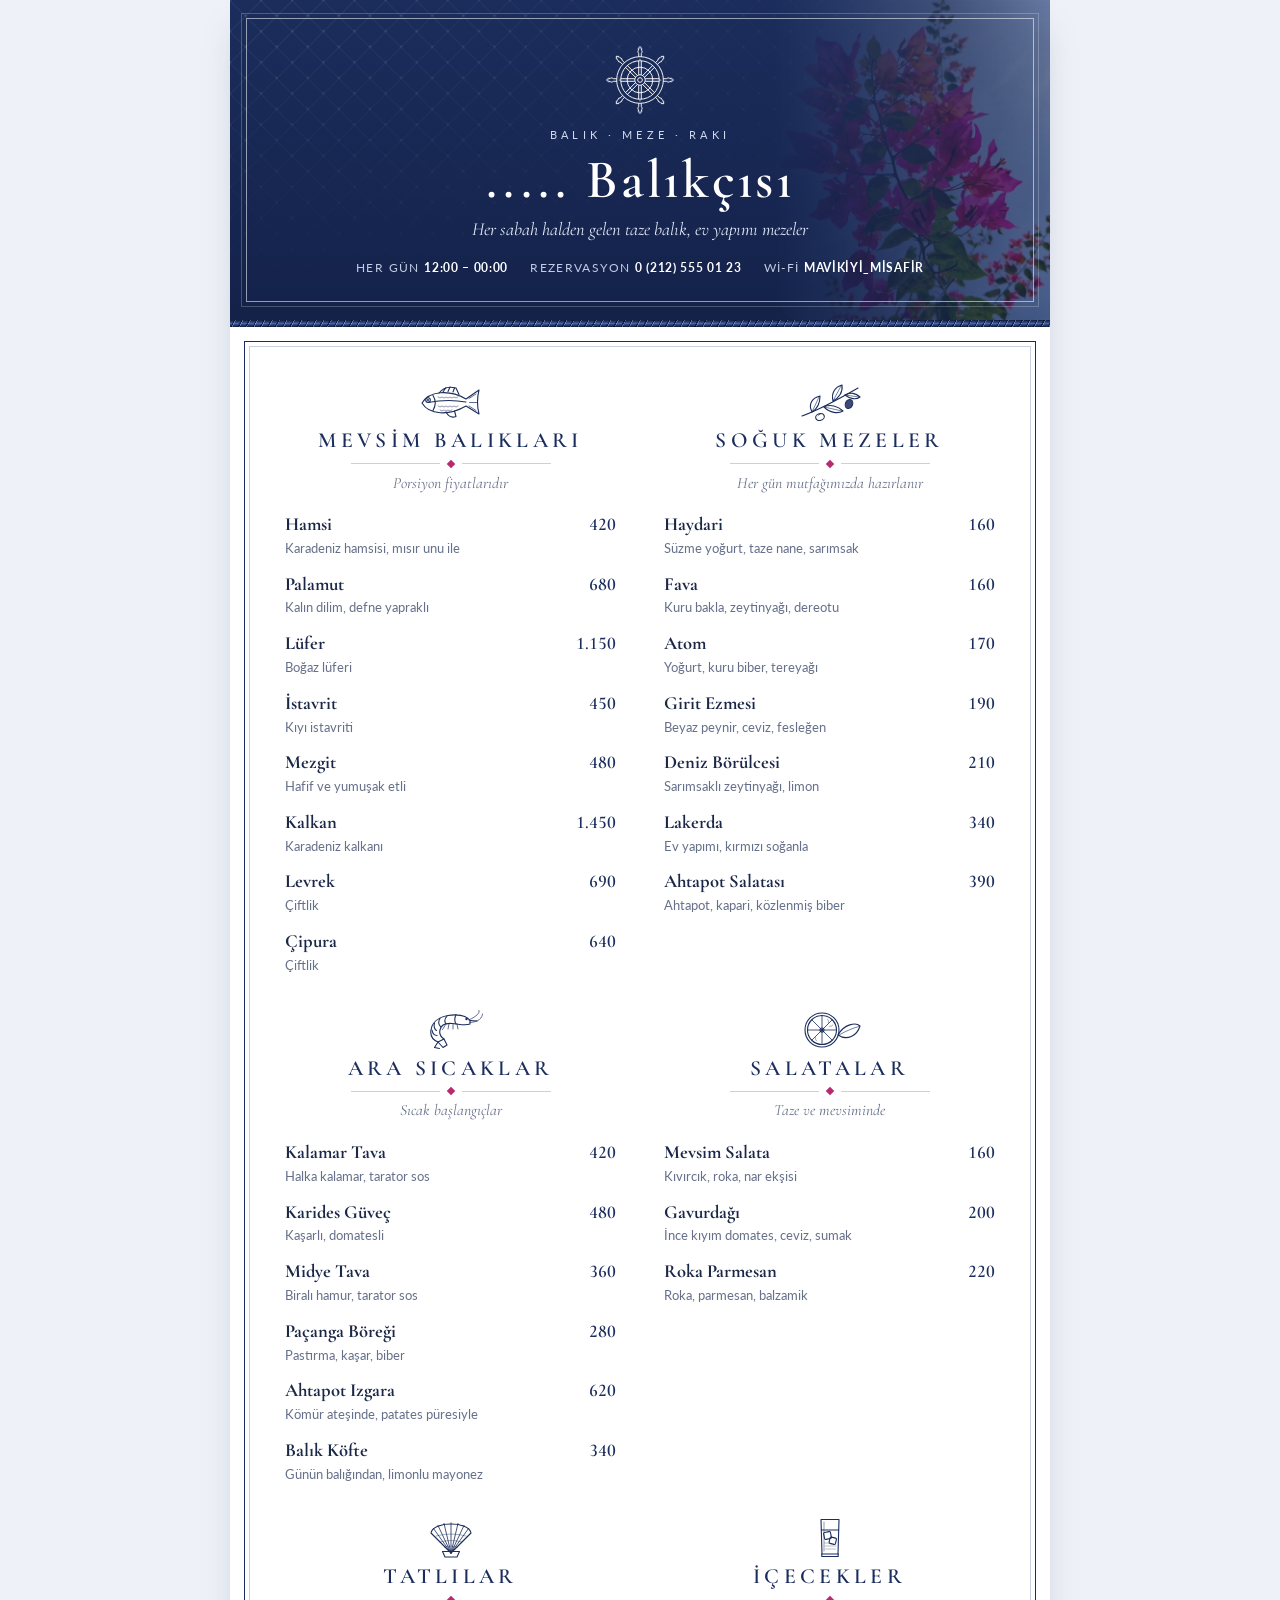
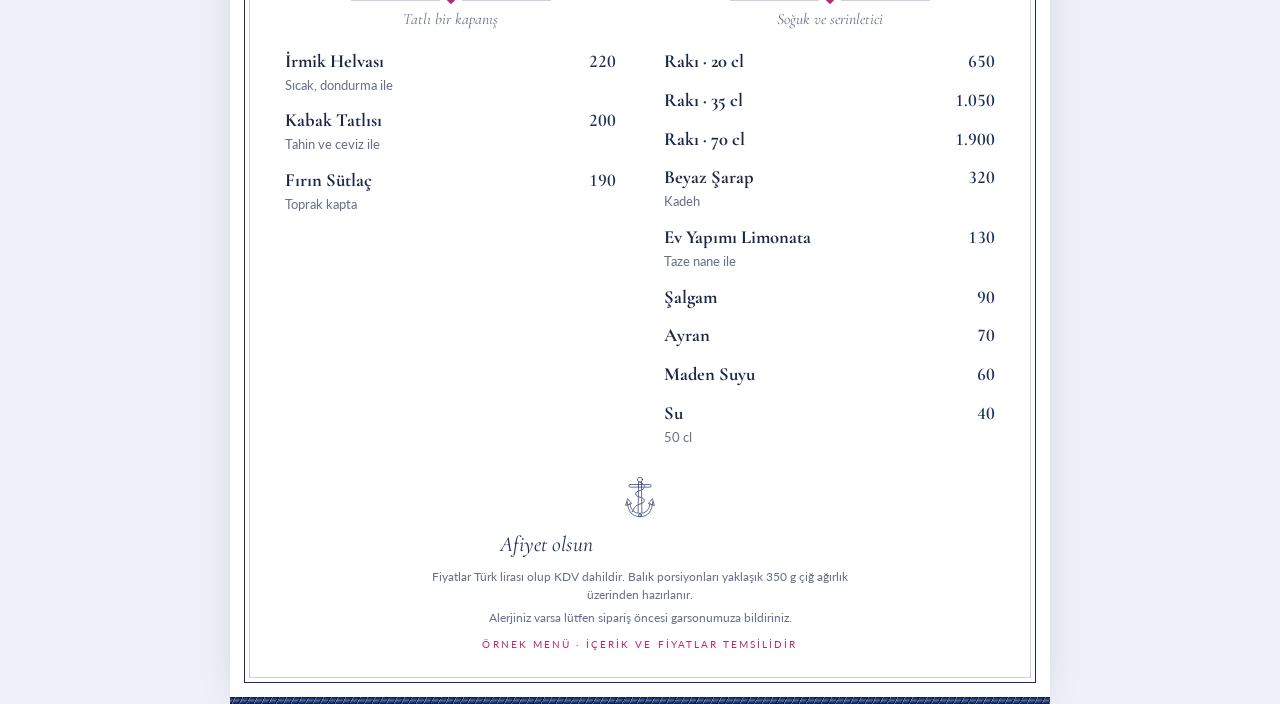
==== index.html @ 883a58b8 "Add files via upload" ====
<!doctype html>
<html lang="tr">
<head>
  <meta charset="utf-8">
  <meta name="viewport" content="width=device-width, initial-scale=1">
  <title>..... Balıkçısı · Menü</title>
  <link rel="preconnect" href="https://fonts.googleapis.com">
  <link rel="preconnect" href="https://fonts.gstatic.com" crossorigin>
  <link rel="stylesheet" href="https://fonts.googleapis.com/css2?family=Cormorant+Garamond:ital,wght@0,500;0,600;0,700;1,500&family=Lato:wght@400;700&display=swap">
  <link rel="stylesheet" href="css/menu.css">
</head>
<body>

<!-- ===== Çizimler (gravür tarzı, rengi CSS'teki "color" değerinden alır) ===== -->
<svg width="0" height="0" style="position:absolute" aria-hidden="true">
  <defs>
    <!-- Dümen -->
    <symbol id="helm" viewBox="0 0 120 120">
      <g fill="none" stroke="currentColor" stroke-width="1.6" stroke-linejoin="round">
        <circle cx="60" cy="60" r="40"/><circle cx="60" cy="60" r="33"/><circle cx="60" cy="60" r="22"/>
        <circle cx="60" cy="60" r="9"/><circle cx="60" cy="60" r="4"/>
        <g id="spoke">
          <path d="M57.8 51 V27 M62.2 51 V27"/>
          <path d="M57.8 20 V14.5 q-2.8 -2.5 -.6 -5.5 q-1.4 -3.5 2.8 -6.5 q4.2 3 2.8 6.5 q2.2 3 -.6 5.5 V20"/>
          <path d="M58.6 6.5 h2.8" stroke-width="1"/>
        </g>
        <use href="#spoke" transform="rotate(45 60 60)"/><use href="#spoke" transform="rotate(90 60 60)"/>
        <use href="#spoke" transform="rotate(135 60 60)"/><use href="#spoke" transform="rotate(180 60 60)"/>
        <use href="#spoke" transform="rotate(225 60 60)"/><use href="#spoke" transform="rotate(270 60 60)"/>
        <use href="#spoke" transform="rotate(315 60 60)"/>
      </g>
      <g fill="currentColor"><circle cx="60" cy="24.5" r="1"/><circle cx="95.5" cy="60" r="1"/><circle cx="60" cy="95.5" r="1"/><circle cx="24.5" cy="60" r="1"/></g>
    </symbol>

    <!-- Halatlı çapa -->
    <symbol id="anchor" viewBox="0 0 80 116">
      <g fill="none" stroke="currentColor" stroke-width="1.8" stroke-linejoin="round" stroke-linecap="round">
        <circle cx="40" cy="9" r="6.5"/>
        <path d="M14 22 H66 a3.5 3.5 0 0 1 0 7 H14 a3.5 3.5 0 0 1 0 -7 Z"/>
        <path d="M36 15.5 V29 M44 15.5 V29 M36 29 L35 96 M44 29 L45 96"/>
        <path d="M6 68 Q8 108 40 108 Q72 108 74 68 M13 73 Q16 99 40 99 Q64 99 67 73"/>
        <path d="M2 77 L7 60 L17 72 Z M78 77 L73 60 L63 72 Z"/>
        <circle cx="40" cy="103.5" r="3.6"/>
        <path d="M40 16 C56 21 56 34 40 38 C24 42 25 53 40 56 C55 59 55 71 40 74 C30 76 23 84 19 95" stroke-width="2.6"/>
        <path d="M40 16 C56 21 56 34 40 38 C24 42 25 53 40 56 C55 59 55 71 40 74 C30 76 23 84 19 95" stroke="#fff" stroke-width="1" stroke-dasharray="1.2 2.4"/>
      </g>
    </symbol>

    <!-- Kategori çizimleri -->
    <symbol id="fig-fish" viewBox="0 0 64 40">
      <g fill="none" stroke="currentColor" stroke-width="1.1" stroke-linejoin="round" stroke-linecap="round">
        <path d="M3 21 C10 9 30 7 47 17 L60 8 Q57 20 60 32 L47 24 C30 34 10 33 3 21 Z"/>
        <path d="M20 11 Q26 3 37 6 L40 12.5"/><path d="M24 10 L27 5.5 M29 9.5 L31 5 M34 10 L35.5 6"/>
        <path d="M27 30 Q31 37 37 34.5 L35.5 29"/>
        <path d="M14 13.5 Q18.5 20.5 14 28.5"/>
        <path d="M9 20.5 C22 18 36 18 47 20"/>
        <path d="M50 16.5 L57 12 M50.5 20.5 L58 20.5 M50 24 L57 28.5" stroke-width=".7"/>
        <g stroke-width=".6" opacity=".8">
          <path d="M19 15 q2 2 4 0 q2 2 4 0 q2 2 4 0 q2 2 4 0 q2 2 4 0"/>
          <path d="M19 24 q2 2 4 0 q2 2 4 0 q2 2 4 0 q2 2 4 0 q2 2 4 0"/>
          <path d="M21 28 q2 2 4 0 q2 2 4 0 q2 2 4 0"/>
        </g>
        <circle cx="9" cy="18" r="2.3"/>
      </g>
      <circle cx="9" cy="18" r="1" fill="currentColor"/>
    </symbol>

    <symbol id="fig-olive" viewBox="0 0 64 40">
      <g fill="none" stroke="currentColor" stroke-width="1.1" stroke-linecap="round" stroke-linejoin="round">
        <path d="M4 34 C18 29 34 21 60 6"/>
        <path d="M14 30 C10 22 14 16 22 14 C22 22 19 27 14 30 Z"/><path d="M14 30 L21 15" stroke-width=".6"/>
        <path d="M26 25 C32 31 40 32 45 29 C40 24 32 22 26 25 Z"/><path d="M26 25 L44 29" stroke-width=".6"/>
        <path d="M35 19 C33 11 37 5 44 3 C45 10 41 16 35 19 Z"/><path d="M35 19 L43 4" stroke-width=".6"/>
        <path d="M47 13 C52 17 58 18 62 15 C58 11 52 10 47 13 Z"/><path d="M47 13 L61 15" stroke-width=".6"/>
        <ellipse cx="22" cy="35" rx="4.4" ry="3.4" transform="rotate(-15 22 35)"/>
        <ellipse cx="51" cy="22" rx="3.6" ry="4.6" transform="rotate(25 51 22)"/>
      </g>
      <ellipse cx="51" cy="22" rx="3.6" ry="4.6" transform="rotate(25 51 22)" fill="currentColor" opacity=".85"/>
      <path d="M19.8 33.8 q1 -1.4 2.6 -1.6" stroke="currentColor" stroke-width=".7" fill="none"/>
    </symbol>

    <symbol id="fig-shrimp" viewBox="0 0 64 40">
      <g fill="none" stroke="currentColor" stroke-width="1.1" stroke-linecap="round" stroke-linejoin="round">
        <path d="M50 10 C58 6 61 3 60 0.5 M51 12.5 C60 12 63 8 63.5 4" stroke-width=".7"/>
        <path d="M58 11 L51 10.5"/>
        <path d="M51 10.5 C47 5 37 4 29 5.5 C20 7 13 12 12 20 C11 26 14 30 19 32 L25 29 C22 27 20 24 21 20 C22 15 27 13 33 13.5 C40 14 46 16 51 14 Z"/>
        <path d="M19 32 L24 37.5 L28 35 L25 29 M19 32 L15.5 37.5 L20.5 38.5"/>
        <path d="M28 6 C25.5 9 25.5 12 27 13.8 M21 8.5 C19 11.5 19.5 15 21.5 16.5 M15.5 13 C14.5 16 15.5 19.5 17.5 20.5 M13 20 C13.5 23 15.5 25.5 18 25.5 M37 4.6 C35.5 8 35.5 11.5 37 13.9"/>
        <path d="M38 14 l1 5 M34 14 l0 5 M30 14 l-1 5 M26 15.5 l-2.5 4" stroke-width=".7"/>
      </g>
      <circle cx="47.5" cy="9" r="1.2" fill="currentColor"/>
    </symbol>

    <symbol id="fig-lemon" viewBox="0 0 64 40">
      <g fill="none" stroke="currentColor" stroke-width="1.1" stroke-linecap="round" stroke-linejoin="round">
        <circle cx="24" cy="20" r="17"/><circle cx="24" cy="20" r="14.5"/>
        <path d="M24 20 V6 M24 20 L33.9 10.1 M24 20 H38 M24 20 L33.9 29.9 M24 20 V34 M24 20 L14.1 29.9 M24 20 H10 M24 20 L14.1 10.1" stroke-width=".8"/>
        <circle cx="24" cy="20" r="2"/>
        <path d="M40 25 C46 14 58 12 62 16 C59 26 49 31 40 25 Z"/><path d="M41 25 C48 21 55 18 61 16.5" stroke-width=".6"/>
        <g stroke-width=".5" opacity=".8"><path d="M29.5 9 q1.5 1.5 1 3.5 M35 15 q-1.5 1.8 -3.4 1.4 M18.5 31 q-1.5 -1.5 -1 -3.5"/></g>
      </g>
    </symbol>

    <symbol id="fig-shell" viewBox="0 0 64 40">
      <g fill="none" stroke="currentColor" stroke-width="1.1" stroke-linecap="round" stroke-linejoin="round">
        <path d="M32 35 L12 15 C14 3 50 3 52 15 Z"/>
        <path d="M26 39 L23.5 33.5 H40.5 L38 39 Z"/>
        <path d="M32 35 L14.5 10.5 M32 35 L19 7.5 M32 35 L25 5.4 M32 35 V4.8 M32 35 L39 5.4 M32 35 L45 7.5 M32 35 L49.5 10.5" stroke-width=".8"/>
        <path d="M17 18 Q32 14 47 18 M21 24 Q32 21 43 24 M25.5 29 Q32 27 38.5 29" stroke-width=".5" opacity=".8"/>
      </g>
    </symbol>

    <symbol id="fig-raki" viewBox="0 0 64 40">
      <g fill="none" stroke="currentColor" stroke-width="1.1" stroke-linejoin="round" stroke-linecap="round">
        <path d="M23 1.5 H41 L40 36 H24 Z"/>
        <path d="M23.4 12 H40.6"/>
        <path d="M23.8 35.9 V38.5 H40.2 V35.9"/>
        <rect x="26" y="14" width="7" height="7" rx="1.2" transform="rotate(-12 29.5 17.5)"/>
        <rect x="31.5" y="19.5" width="6.5" height="6.5" rx="1.2" transform="rotate(14 34.75 22.75)"/>
        <path d="M26 4 V33" stroke-width=".7" opacity=".7"/>
        <g stroke-width=".5" opacity=".6"><path d="M27 28 H38 M27.5 31 H37.5 M26.5 25 h4"/></g>
      </g>
    </symbol>
  </defs>
</svg>

<div class="sheet">

  <!-- ===== Üst bölüm ===== -->
  <header class="mast">
    <!-- silik balık ağı dokusu -->
    <svg class="net" aria-hidden="true">
      <defs>
        <pattern id="netP" width="22" height="22" patternUnits="userSpaceOnUse" patternTransform="rotate(45)">
          <path d="M0 0 H22 M0 0 V22" stroke="#ffffff" stroke-width=".8" fill="none"/>
          <g fill="#ffffff"><circle cx="0" cy="0" r="1.3"/><circle cx="22" cy="0" r="1.3"/><circle cx="0" cy="22" r="1.3"/><circle cx="22" cy="22" r="1.3"/></g>
        </pattern>
        <radialGradient id="netFade" cx="0" cy="0" r="0.9">
          <stop offset="0" stop-color="#fff"/><stop offset=".6" stop-color="#fff" stop-opacity=".35"/><stop offset="1" stop-color="#fff" stop-opacity="0"/>
        </radialGradient>
        <mask id="netM"><rect width="100%" height="100%" fill="url(#netFade)"/></mask>
      </defs>
      <rect width="100%" height="100%" fill="url(#netP)" mask="url(#netM)" opacity=".16"/>
    </svg>
    <!-- Begonvil fotoğrafı: Wikimedia Commons, CC0 (serbest kullanım) -->
    <img class="photo" src="img/begonvil.jpg" alt="">

    <div class="frame">
      <svg class="helm" aria-hidden="true"><use href="#helm"/></svg>
      <div class="eyebrow">Balık · Meze · Rakı</div>
      <h1>..... Balıkçısı</h1>
      <p class="tagline">Her sabah halden gelen taze balık, ev yapımı mezeler</p>
      <div class="meta">
        <span>Her gün <b>12:00 – 00:00</b></span>
        <span>Rezervasyon <b>0 (212) 555 01 23</b></span>
        <span>Wi-Fi <b>MaviKiyi_Misafir</b></span>
      </div>
    </div>
  </header>
  <div class="cord" aria-hidden="true"></div>

  <!-- ===== Ekran görünümü (QR ile açılan) ===== -->
  <div class="page screen-only">
    <div class="page-frame">
      <main class="body" id="menu"></main>
      <footer class="foot">
        <svg class="anchor" aria-hidden="true"><use href="#anchor"/></svg>
        <p class="afiyet">Afiyet olsun</p>
        <p>Fiyatlar Türk lirası olup KDV dahildir. Balık porsiyonları yaklaşık 350 g çiğ ağırlık üzerinden hazırlanır.</p>
        <p>Alerjiniz varsa lütfen sipariş öncesi garsonumuza bildiriniz.</p>
        <p class="note">Örnek menü · içerik ve fiyatlar temsilidir</p>
      </footer>
    </div>
  </div>
  <div class="cord screen-only" aria-hidden="true"></div>

  <!-- ===== Baskı görünümü: iki tam A4 sayfa ===== -->
  <div class="print-only">
    <section class="pp pp1"><div class="pf"><div class="cols" id="pp1"></div></div></section>
    <section class="pp pp2"><div class="pf">
      <div class="cols" id="pp2"></div>
      <footer class="foot">
        <svg class="anchor" aria-hidden="true"><use href="#anchor"/></svg>
        <p class="afiyet">Afiyet olsun</p>
        <p>Fiyatlar Türk lirası olup KDV dahildir. Balık porsiyonları yaklaşık 350 g çiğ ağırlık üzerinden hazırlanır.</p>
      </footer>
    </div></section>
  </div>
</div>

<script src="js/menu-data.js"></script>
<script src="js/menu.js"></script>
</body>
</html>
---- css/menu.css ----
/* =========================================================
   Mavi Kıyı Balıkçısı — QR menü ve baskı stilleri
   Ekran: telefonda 1 sütun, genişte 2 sütun.
   Baskı: 2 sayfa A4, her sayfa kendi çerçevesiyle.
   ========================================================= */

:root {
  --navy: #1b2d5c;        /* parlament mavisi */
  --navy-deep: #14224a;
  --paper: #eef1f7;
  --sheet: #ffffff;
  --ink: #1b2747;
  --muted: #66708a;
  --rule: #c9d0e2;
  --bloom: #b8296f;       /* begonvil */
  --font-display: "Cormorant Garamond", "Times New Roman", Georgia, serif;
  --font-body: "Lato", system-ui, -apple-system, "Segoe UI", sans-serif;
  color-scheme: light;
}

* { box-sizing: border-box; }
html, body { background: var(--paper); }
body {
  margin: 0;
  color: var(--ink);
  font-family: var(--font-body);
  font-size: 15px;
  line-height: 1.5;
  -webkit-print-color-adjust: exact;
  print-color-adjust: exact;
}

.sheet {
  max-width: 820px;
  margin: 0 auto;
  background: var(--sheet);
  box-shadow: 0 10px 40px -20px rgba(20, 34, 74, .35);
}

/* ---------- Üst bölüm ---------- */
.mast {
  position: relative;
  overflow: hidden;
  color: #fff;
  text-align: center;
  background: linear-gradient(180deg, var(--navy) 0%, var(--navy-deep) 100%);
  padding: 18px 0;
}
.mast .frame {
  position: relative;
  z-index: 2;
  margin: 0 16px;
  border: 1px solid rgba(255, 255, 255, .55);
  outline: 1px solid rgba(255, 255, 255, .22);
  outline-offset: 4px;
  padding: 26px 16px 24px;
}
.mast .helm { width: 70px; height: 70px; display: block; margin: 0 auto 12px; color: #fff; }
.mast .eyebrow { font-size: .68rem; letter-spacing: .38em; text-transform: uppercase; color: #cfd8ee; }
.mast h1 {
  font-family: var(--font-display);
  font-weight: 600;
  font-size: clamp(2.1rem, 7.5vw, 3.4rem);
  letter-spacing: .06em;
  line-height: 1;
  margin: 10px 0 8px;
  text-wrap: balance;
}
.mast .tagline { margin: 0 auto; font-family: var(--font-display); font-style: italic; font-size: 1.15rem; color: #dfe6f5; }
.mast .meta {
  display: flex; justify-content: center; flex-wrap: wrap; gap: 4px 22px;
  margin: 16px 0 0;
  font-size: .72rem; letter-spacing: .12em; text-transform: uppercase; color: #c3cde6;
}
.mast .meta b { color: #fff; font-weight: 700; letter-spacing: .06em; }
.mast .net { position: absolute; z-index: 0; inset: 0; width: 100%; height: 100%; }
.mast .photo {
  position: absolute; z-index: 1; top: 0; right: 0;
  height: 100%; width: 34%; max-width: 100%;
  object-fit: cover; object-position: 50% 30%;
  opacity: .42;
  -webkit-mask-image: linear-gradient(to left, #000 0%, rgba(0, 0, 0, .5) 40%, transparent 100%);
  mask-image: linear-gradient(to left, #000 0%, rgba(0, 0, 0, .5) 40%, transparent 100%);
}
@media (max-width: 520px) { .mast .photo { width: 50%; opacity: .25; } }

/* ---------- Lacivert halat (kordon) ---------- */
.cord {
  height: 7px;
  background:
    repeating-linear-gradient(118deg, transparent 0 3.5px, rgba(5, 12, 32, .65) 3.5px 4.6px, rgba(255, 255, 255, .28) 4.6px 5.4px, transparent 5.4px 6.5px),
    linear-gradient(to bottom, #0f1a3a 0%, #2c4686 35%, #4a64a6 50%, #2c4686 65%, #0f1a3a 100%);
}

/* ---------- Sayfa çerçevesi ve gövde ---------- */
.page { padding: 14px; }
.page-frame { border: 1px solid var(--navy); outline: 1px solid var(--rule); outline-offset: -6px; }
.body { display: grid; grid-template-columns: 1fr; gap: 34px 48px; padding: 34px 22px 18px; }
@media (min-width: 720px) { .body { grid-template-columns: 1fr 1fr; padding: 40px 40px 22px; } }

/* ---------- Kategori ---------- */
.cat { break-inside: avoid; min-width: 0; }
.cat-head { text-align: center; margin-bottom: 16px; }
.cat-head .fig { width: 64px; height: 40px; display: block; margin: 0 auto 6px; color: var(--navy); }
.cat-head h2 {
  font-family: var(--font-display); font-weight: 600; font-size: 1.35rem;
  margin: 0; letter-spacing: .2em; text-transform: uppercase; color: var(--navy); line-height: 1.2;
}
.orn { display: flex; align-items: center; justify-content: center; gap: 8px; margin: 7px auto 5px; max-width: 200px; }
.orn span { flex: 1; height: 1px; background: var(--rule); }
.orn i { width: 6px; height: 6px; background: var(--bloom); transform: rotate(45deg); }
.cat-head p { margin: 0; font-family: var(--font-display); font-style: italic; font-size: .98rem; color: var(--muted); }

/* ---------- Ürün satırı ---------- */
.items { list-style: none; margin: 0; padding: 0; display: grid; gap: 12px; }
.it { min-width: 0; display: grid; grid-template-columns: 1fr auto; column-gap: 14px; align-items: baseline; }
.it .n { font-family: var(--font-display); font-weight: 700; font-size: 1.16rem; line-height: 1.2; min-width: 0; }
.it .p { font-family: var(--font-display); font-weight: 600; font-size: 1.12rem; color: var(--navy); font-variant-numeric: tabular-nums lining-nums; }
.it .d { grid-column: 1 / -1; margin: 1px 0 0; color: var(--muted); font-size: .82rem; }

/* ---------- Alt bilgi ---------- */
.foot { text-align: center; padding: 6px 22px 26px; }
.foot .anchor { width: 30px; height: 44px; display: block; margin: 0 auto 8px; color: var(--navy); }
.foot .afiyet { font-family: var(--font-display); font-style: italic; font-size: 1.35rem; color: var(--navy); margin: 0 0 8px; }
.foot p { margin: 0 auto 4px; max-width: 62ch; font-size: .76rem; color: var(--muted); }
.foot .note { margin-top: 10px; font-size: .64rem; letter-spacing: .2em; text-transform: uppercase; color: var(--bloom); }

/* ---------- Baskı (A4) ---------- */
.print-only { display: none; }
@page { size: A4; margin: 0; }
@media print {
  html, body { background: #fff; }
  body { font-size: 12.5px; }
  .sheet { max-width: none; box-shadow: none; }
  .screen-only { display: none !important; }
  .print-only { display: block; }

  .mast { height: 66mm; padding: 6mm 0 5mm; }
  .mast .frame { height: 100%; margin: 0 7mm; padding: 0 16px; display: flex; flex-direction: column; justify-content: center; }
  .mast .helm { width: 56px; height: 56px; margin-bottom: 8px; }

  .pp { padding: 6mm 7mm; overflow: hidden; }
  .pp1 { height: calc(296mm - 66mm - 7px); }
  .pp2 { height: 296mm; break-before: page; padding-top: 8mm; }
  .pf {
    height: 100%; display: flex; flex-direction: column;
    border: 1px solid var(--navy); outline: 1px solid var(--rule); outline-offset: -6px;
    padding: 10mm 13mm 4mm;
  }
  .cols { display: grid; grid-template-columns: 1fr 1fr; gap: 14mm; }
  .col { display: grid; gap: 10mm; align-content: start; min-width: 0; }
  .items { gap: 9px; }
  .pp2 .foot { margin-top: auto; padding: 0 16px 2mm; }
  .foot .anchor { width: 26px; height: 38px; margin-bottom: 4px; }
}
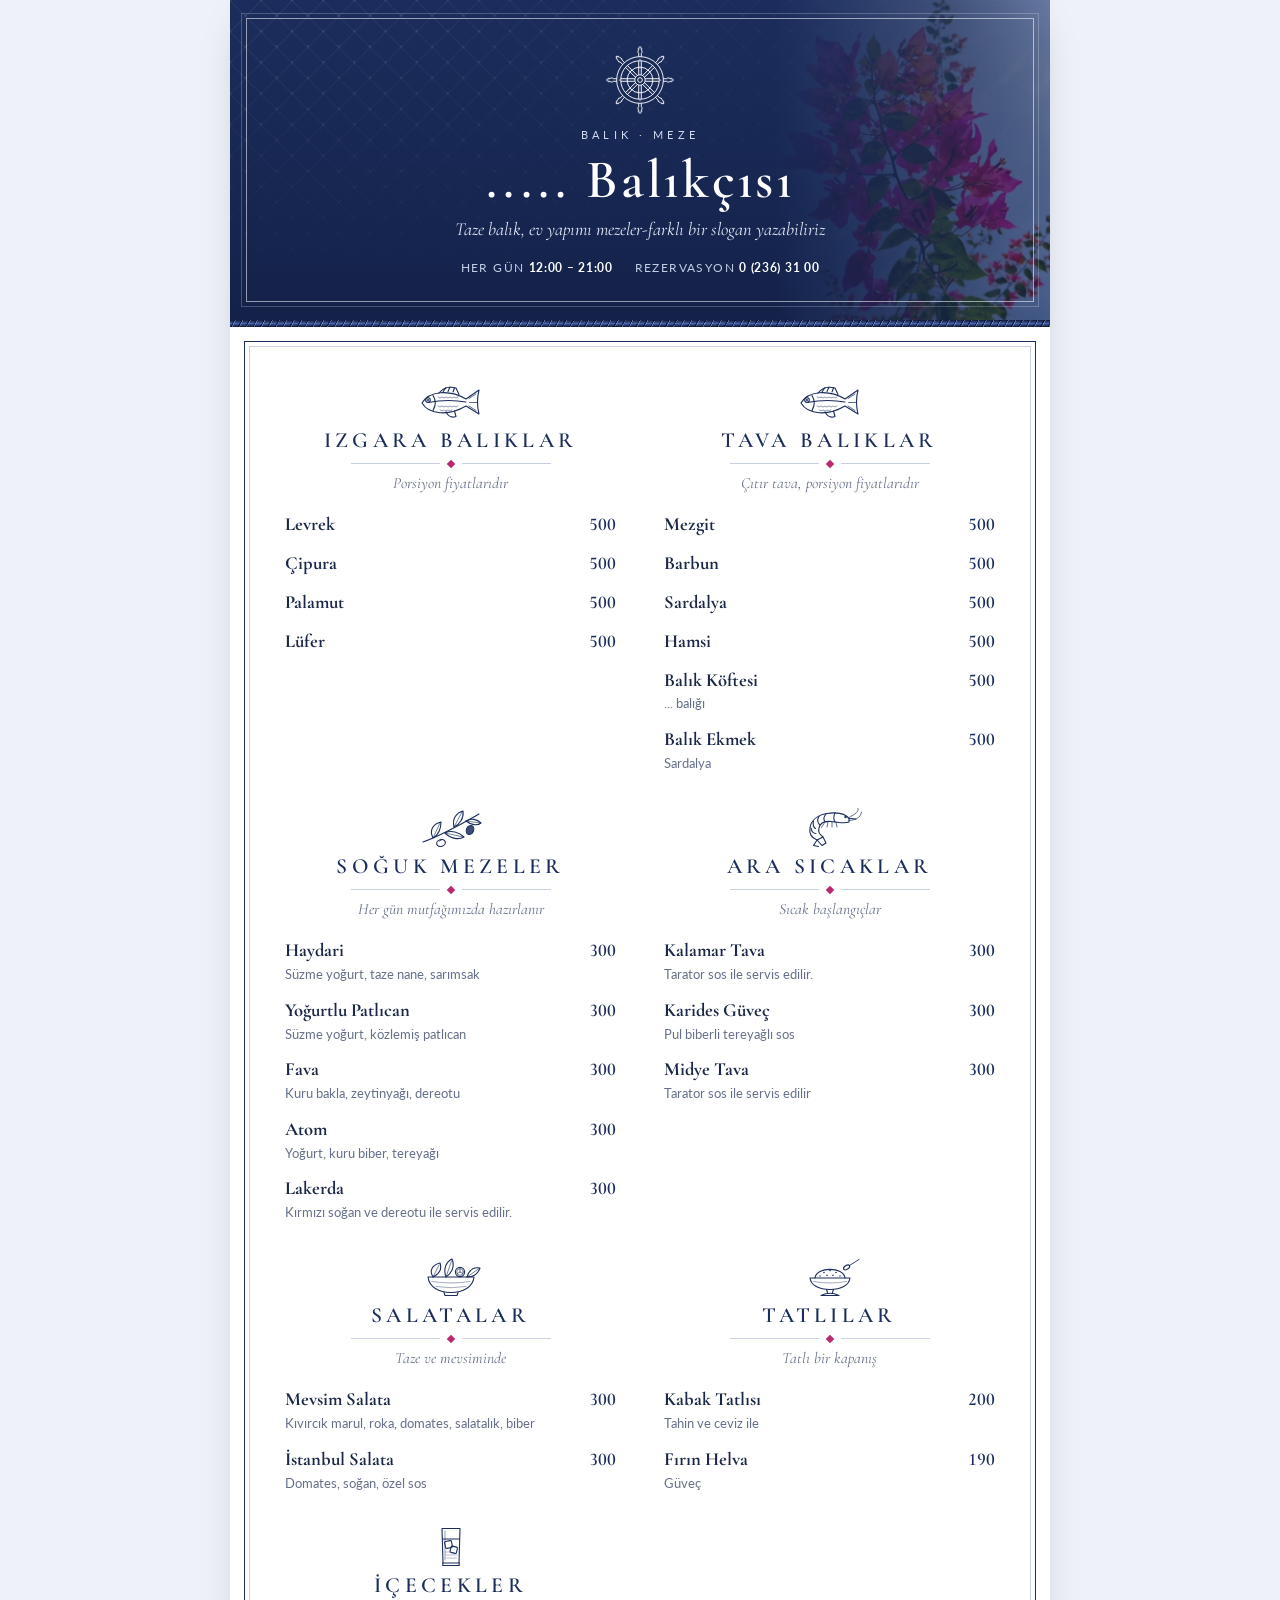
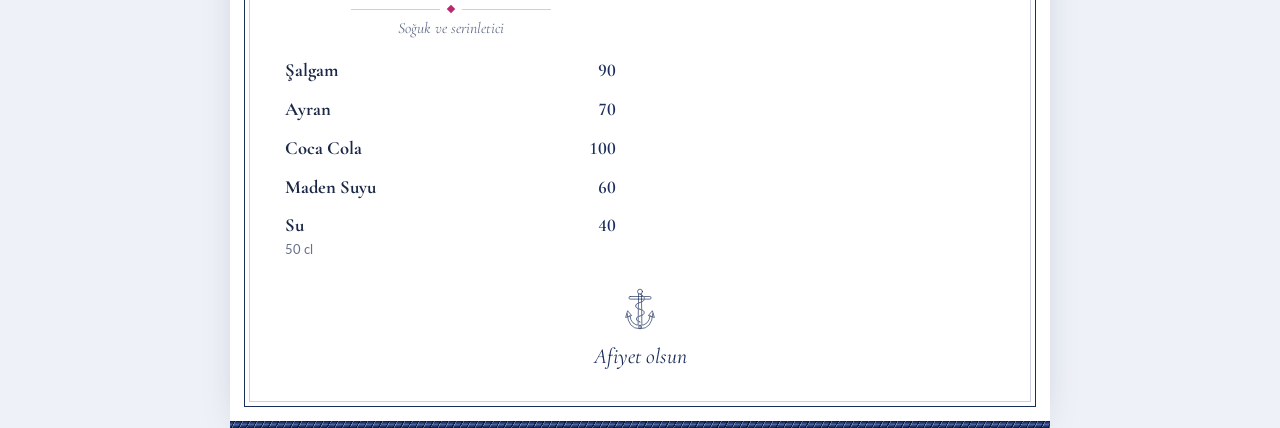
==== commit 21ef9de5: "Add files via upload" ====
--- a/index.html
+++ b/index.html
@@ -41,8 +41,8 @@
         <path d="M6 68 Q8 108 40 108 Q72 108 74 68 M13 73 Q16 99 40 99 Q64 99 67 73"/>
         <path d="M2 77 L7 60 L17 72 Z M78 77 L73 60 L63 72 Z"/>
         <circle cx="40" cy="103.5" r="3.6"/>
-        <path d="M40 16 C56 21 56 34 40 38 C24 42 25 53 40 56 C55 59 55 71 40 74 C30 76 23 84 19 95" stroke-width="2.6"/>
-        <path d="M40 16 C56 21 56 34 40 38 C24 42 25 53 40 56 C55 59 55 71 40 74 C30 76 23 84 19 95" stroke="#fff" stroke-width="1" stroke-dasharray="1.2 2.4"/>
+        <path d="M40 16 C56 21 56 34 40 38 C24 42 25 53 40 56 C55 59 55 71 40 74 C27 77 27 87 40 90" stroke-width="2.6"/>
+        <path d="M40 16 C56 21 56 34 40 38 C24 42 25 53 40 56 C55 59 55 71 40 74 C27 77 27 87 40 90" stroke="#fff" stroke-width="1" stroke-dasharray="1.2 2.4"/>
       </g>
     </symbol>
 
@@ -107,6 +107,37 @@
         <path d="M26 39 L23.5 33.5 H40.5 L38 39 Z"/>
         <path d="M32 35 L14.5 10.5 M32 35 L19 7.5 M32 35 L25 5.4 M32 35 V4.8 M32 35 L39 5.4 M32 35 L45 7.5 M32 35 L49.5 10.5" stroke-width=".8"/>
         <path d="M17 18 Q32 14 47 18 M21 24 Q32 21 43 24 M25.5 29 Q32 27 38.5 29" stroke-width=".5" opacity=".8"/>
+      </g>
+    </symbol>
+
+    <!-- Salata: yaprak ve domates dolu kâse -->
+    <symbol id="fig-salad" viewBox="0 0 64 40">
+      <g fill="none" stroke="currentColor" stroke-width="1.1" stroke-linecap="round" stroke-linejoin="round">
+        <path d="M14 20 C10 14 13 8 21 6 C23 12 20 17 14 20 Z"/><path d="M14 20 L20 8" stroke-width=".6"/>
+        <path d="M27 20 C24 12 27 5 33 2 C36 9 33 16 27 20 Z"/><path d="M27 20 L32.5 4" stroke-width=".6"/>
+        <circle cx="41" cy="15" r="4.6"/><circle cx="41" cy="15" r="3.3" stroke-width=".6"/>
+        <path d="M41 15 V11.7 M41 15 L43.9 16.7 M41 15 L38.1 16.7" stroke-width=".6"/>
+        <path d="M48 20 C50 13 55 10 61 11 C59 17 54 20 48 20 Z"/><path d="M48 20 L60 11.5" stroke-width=".6"/>
+        <path d="M9 20 H55 C54 30 44 35.5 32 35.5 C20 35.5 10 30 9 20 Z"/>
+        <path d="M25 35.5 L26 38.5 H38 L39 35.5"/>
+        <path d="M13 24.5 Q32 27.5 51 24.5 M17 29.5 Q32 32 47 29.5" stroke-width=".5" opacity=".8"/>
+      </g>
+    </symbol>
+
+    <!-- Tatlı: ayaklı kâsede tatlı, üstünde ceviz, yanında kaşık -->
+    <symbol id="fig-dessert" viewBox="0 0 64 40">
+      <g fill="none" stroke="currentColor" stroke-width="1.1" stroke-linecap="round" stroke-linejoin="round">
+        <path d="M17 21 C18 9.5 46 9.5 47 21"/>
+        <path d="M12 21 H52 C51 28.5 43 32.5 32 32.5 C21 32.5 13 28.5 12 21 Z"/>
+        <path d="M15.5 24.5 Q32 27.5 48.5 24.5" stroke-width=".5" opacity=".8"/>
+        <path d="M28.5 32.5 L29.5 35.5 M35.5 32.5 L34.5 35.5"/>
+        <path d="M23 38.5 Q32 34 41 38.5 Z"/>
+        <path d="M51.5 8.5 L61 2.5" stroke-width=".9"/>
+        <ellipse cx="48.6" cy="10.4" rx="3.4" ry="1.9" transform="rotate(-32 48.6 10.4)"/>
+      </g>
+      <g fill="currentColor">
+        <circle cx="26" cy="15.5" r=".8"/><circle cx="32" cy="13.4" r=".8"/><circle cx="38" cy="15.5" r=".8"/>
+        <circle cx="29" cy="18.2" r=".8"/><circle cx="35" cy="18.2" r=".8"/><circle cx="22" cy="19" r=".7"/><circle cx="42" cy="19" r=".7"/>
       </g>
     </symbol>
 
@@ -147,13 +178,12 @@
 
     <div class="frame">
       <svg class="helm" aria-hidden="true"><use href="#helm"/></svg>
-      <div class="eyebrow">Balık · Meze · Rakı</div>
+      <div class="eyebrow">Balık · Meze </div>
       <h1>..... Balıkçısı</h1>
-      <p class="tagline">Her sabah halden gelen taze balık, ev yapımı mezeler</p>
+      <p class="tagline">Taze balık, ev yapımı mezeler-farklı bir slogan yazabiliriz</p>
       <div class="meta">
-        <span>Her gün <b>12:00 – 00:00</b></span>
-        <span>Rezervasyon <b>0 (212) 555 01 23</b></span>
-        <span>Wi-Fi <b>MaviKiyi_Misafir</b></span>
+        <span>Her gün <b>12:00 – 21:00</b></span>
+        <span>Rezervasyon <b>0 (236) 31 00</b></span>
       </div>
     </div>
   </header>
@@ -166,9 +196,6 @@
       <footer class="foot">
         <svg class="anchor" aria-hidden="true"><use href="#anchor"/></svg>
         <p class="afiyet">Afiyet olsun</p>
-        <p>Fiyatlar Türk lirası olup KDV dahildir. Balık porsiyonları yaklaşık 350 g çiğ ağırlık üzerinden hazırlanır.</p>
-        <p>Alerjiniz varsa lütfen sipariş öncesi garsonumuza bildiriniz.</p>
-        <p class="note">Örnek menü · içerik ve fiyatlar temsilidir</p>
       </footer>
     </div>
   </div>
@@ -182,7 +209,6 @@
       <footer class="foot">
         <svg class="anchor" aria-hidden="true"><use href="#anchor"/></svg>
         <p class="afiyet">Afiyet olsun</p>
-        <p>Fiyatlar Türk lirası olup KDV dahildir. Balık porsiyonları yaklaşık 350 g çiğ ağırlık üzerinden hazırlanır.</p>
       </footer>
     </div></section>
   </div>
--- a/css/menu.css
+++ b/css/menu.css
@@ -119,9 +119,9 @@
 .it .d { grid-column: 1 / -1; margin: 1px 0 0; color: var(--muted); font-size: .82rem; }
 
 /* ---------- Alt bilgi ---------- */
-.foot { text-align: center; padding: 6px 22px 26px; }
+.foot { display: flex; flex-direction: column; align-items: center; text-align: center; padding: 6px 22px 26px; }
 .foot .anchor { width: 30px; height: 44px; display: block; margin: 0 auto 8px; color: var(--navy); }
-.foot .afiyet { font-family: var(--font-display); font-style: italic; font-size: 1.35rem; color: var(--navy); margin: 0 0 8px; }
+.foot .afiyet { font-family: var(--font-display); font-style: italic; font-size: 1.35rem; color: var(--navy); margin: 0 auto 8px; }
 .foot p { margin: 0 auto 4px; max-width: 62ch; font-size: .76rem; color: var(--muted); }
 .foot .note { margin-top: 10px; font-size: .64rem; letter-spacing: .2em; text-transform: uppercase; color: var(--bloom); }
 
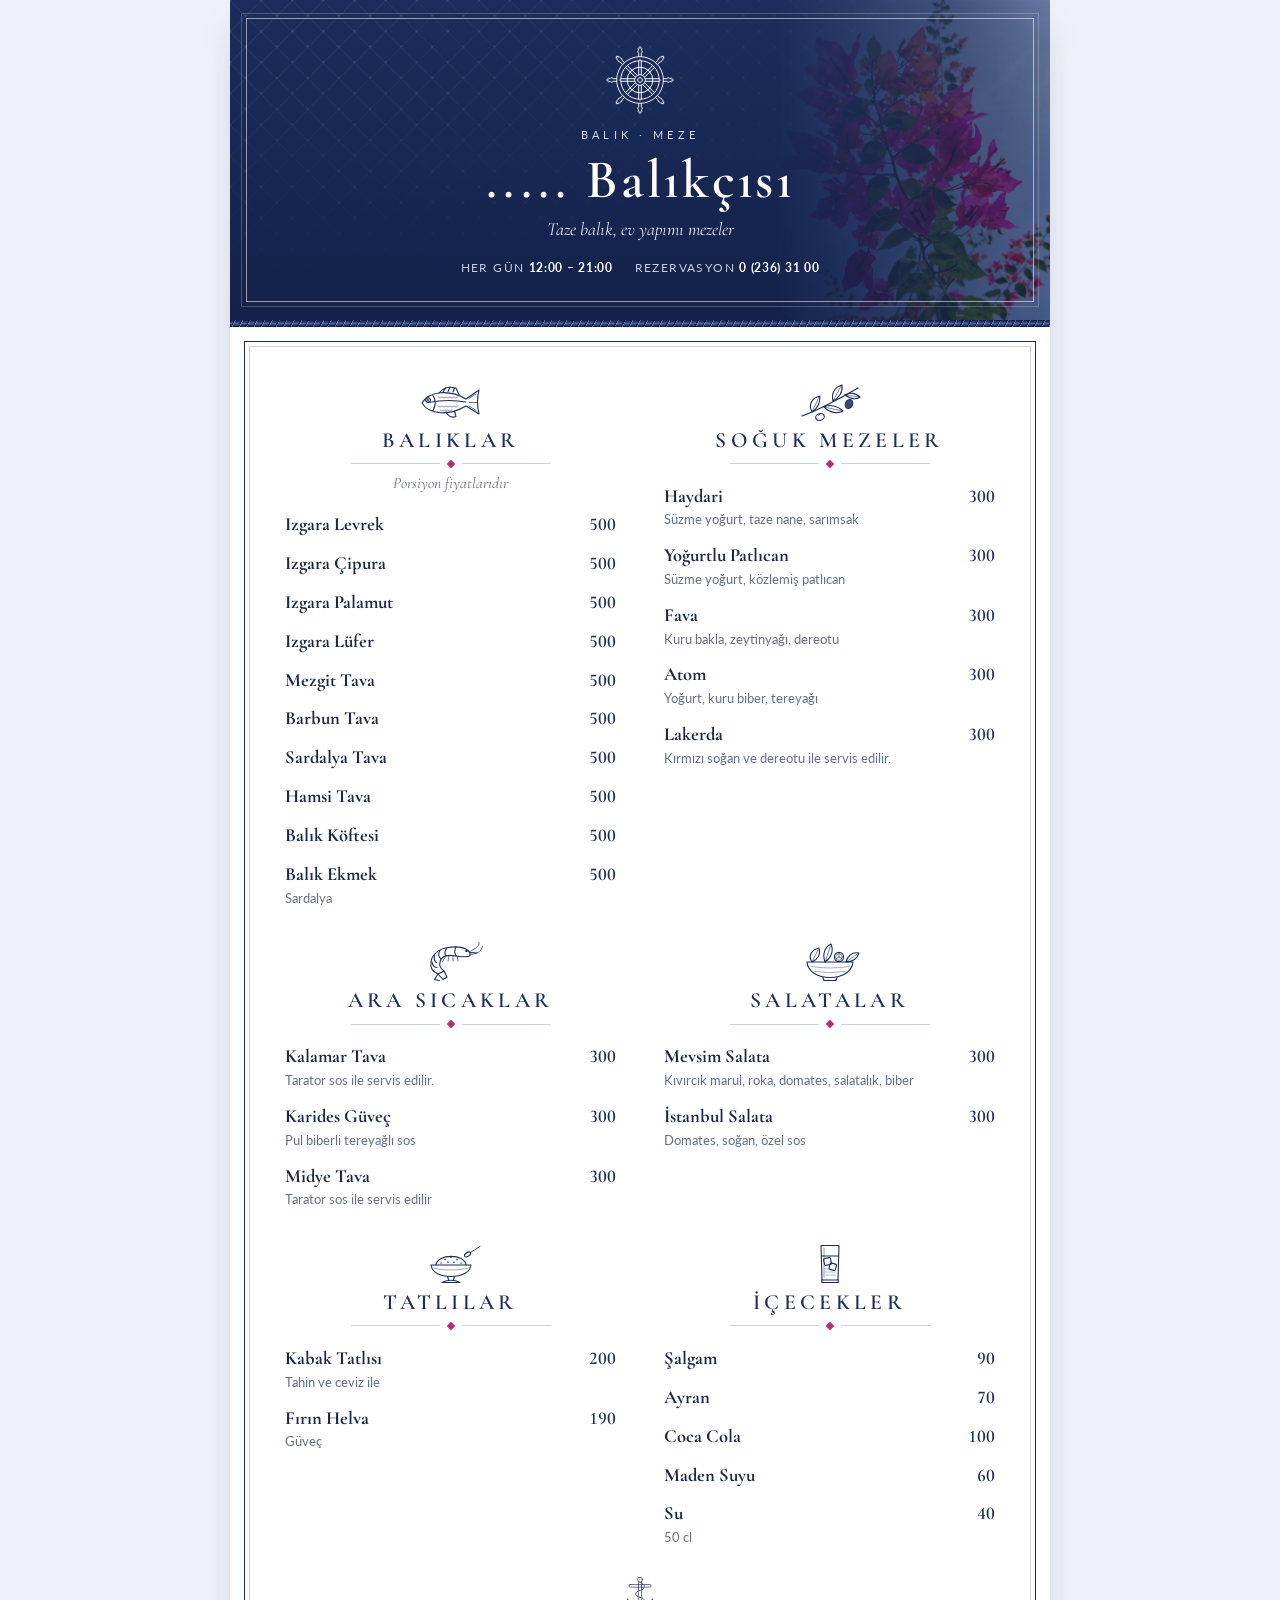
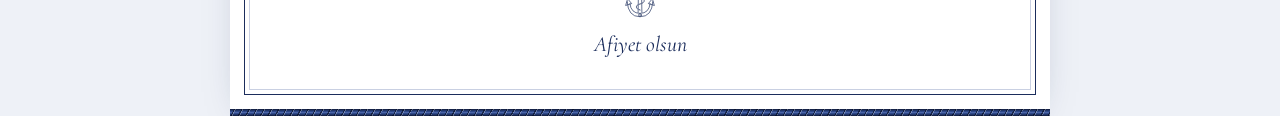
==== commit d6758bc2: "Add files via upload" ====
--- a/index.html
+++ b/index.html
@@ -180,7 +180,7 @@
       <svg class="helm" aria-hidden="true"><use href="#helm"/></svg>
       <div class="eyebrow">Balık · Meze </div>
       <h1>..... Balıkçısı</h1>
-      <p class="tagline">Taze balık, ev yapımı mezeler-farklı bir slogan yazabiliriz</p>
+      <p class="tagline">Taze balık, ev yapımı mezeler</p>
       <div class="meta">
         <span>Her gün <b>12:00 – 21:00</b></span>
         <span>Rezervasyon <b>0 (236) 31 00</b></span>
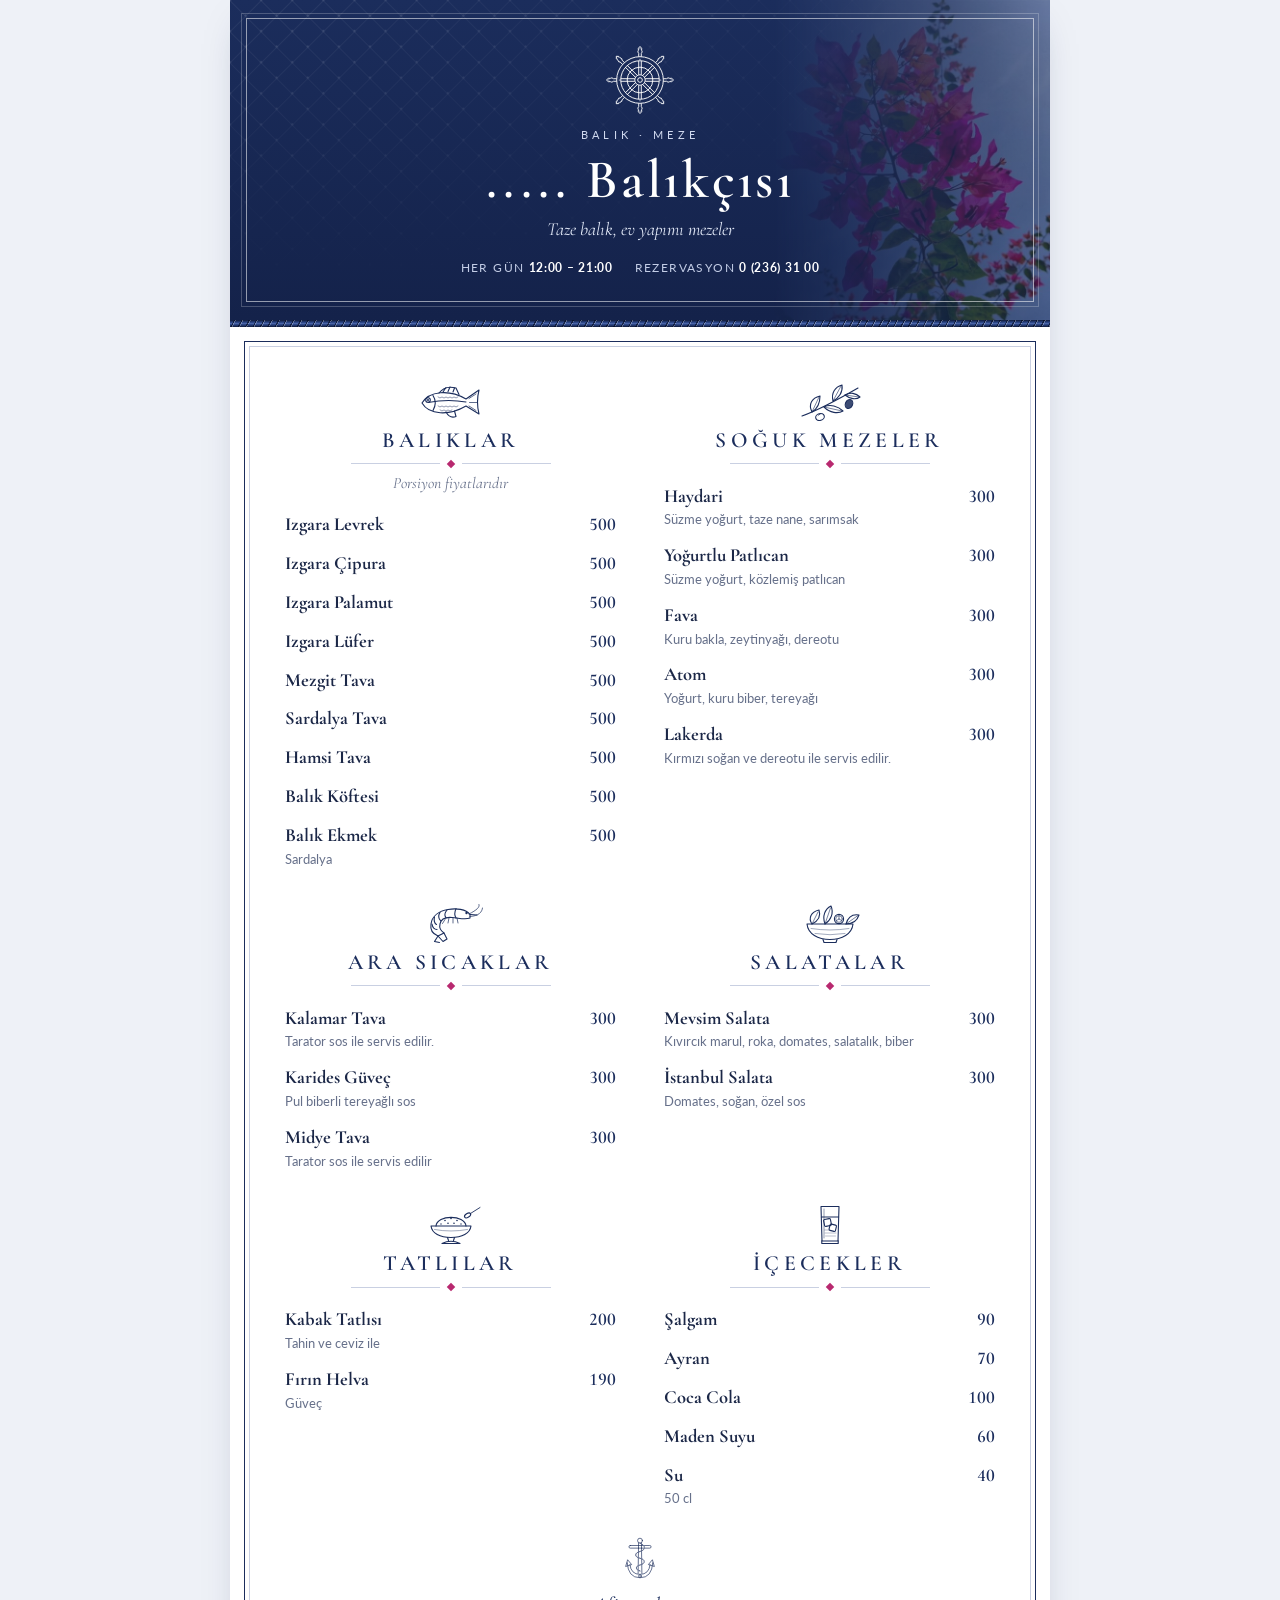
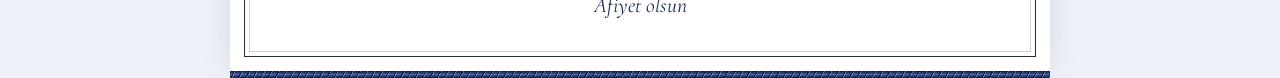
==== commit b6c4a7b6: "Add files via upload" ====
--- a/index.html
+++ b/index.html
@@ -3,6 +3,9 @@
 <head>
   <meta charset="utf-8">
   <meta name="viewport" content="width=device-width, initial-scale=1">
+  <!-- Telefon karanlık modda olsa da menü açık renkte kalsın -->
+  <meta name="color-scheme" content="only light">
+  <meta name="theme-color" content="#1b2d5c">
   <title>..... Balıkçısı · Menü</title>
   <link rel="preconnect" href="https://fonts.googleapis.com">
   <link rel="preconnect" href="https://fonts.gstatic.com" crossorigin>
@@ -214,7 +217,15 @@
   </div>
 </div>
 
-<script src="js/menu-data.js"></script>
-<script src="js/menu.js"></script>
+<!-- Menü dosyaları her açılışta tazesi alınarak yüklenir;
+     böylece telefonlar güncellemeden sonra eski fiyatları göstermez. -->
+<script>
+  ["js/menu-data.js", "js/menu.js"].forEach(function (dosya) {
+    var s = document.createElement("script");
+    s.src = dosya + "?v=" + Date.now();
+    s.async = false; // sırayla yüklensin
+    document.body.appendChild(s);
+  });
+</script>
 </body>
 </html>
--- a/css/menu.css
+++ b/css/menu.css
@@ -15,7 +15,7 @@
   --bloom: #b8296f;       /* begonvil */
   --font-display: "Cormorant Garamond", "Times New Roman", Georgia, serif;
   --font-body: "Lato", system-ui, -apple-system, "Segoe UI", sans-serif;
-  color-scheme: light;
+  color-scheme: only light;
 }
 
 * { box-sizing: border-box; }
